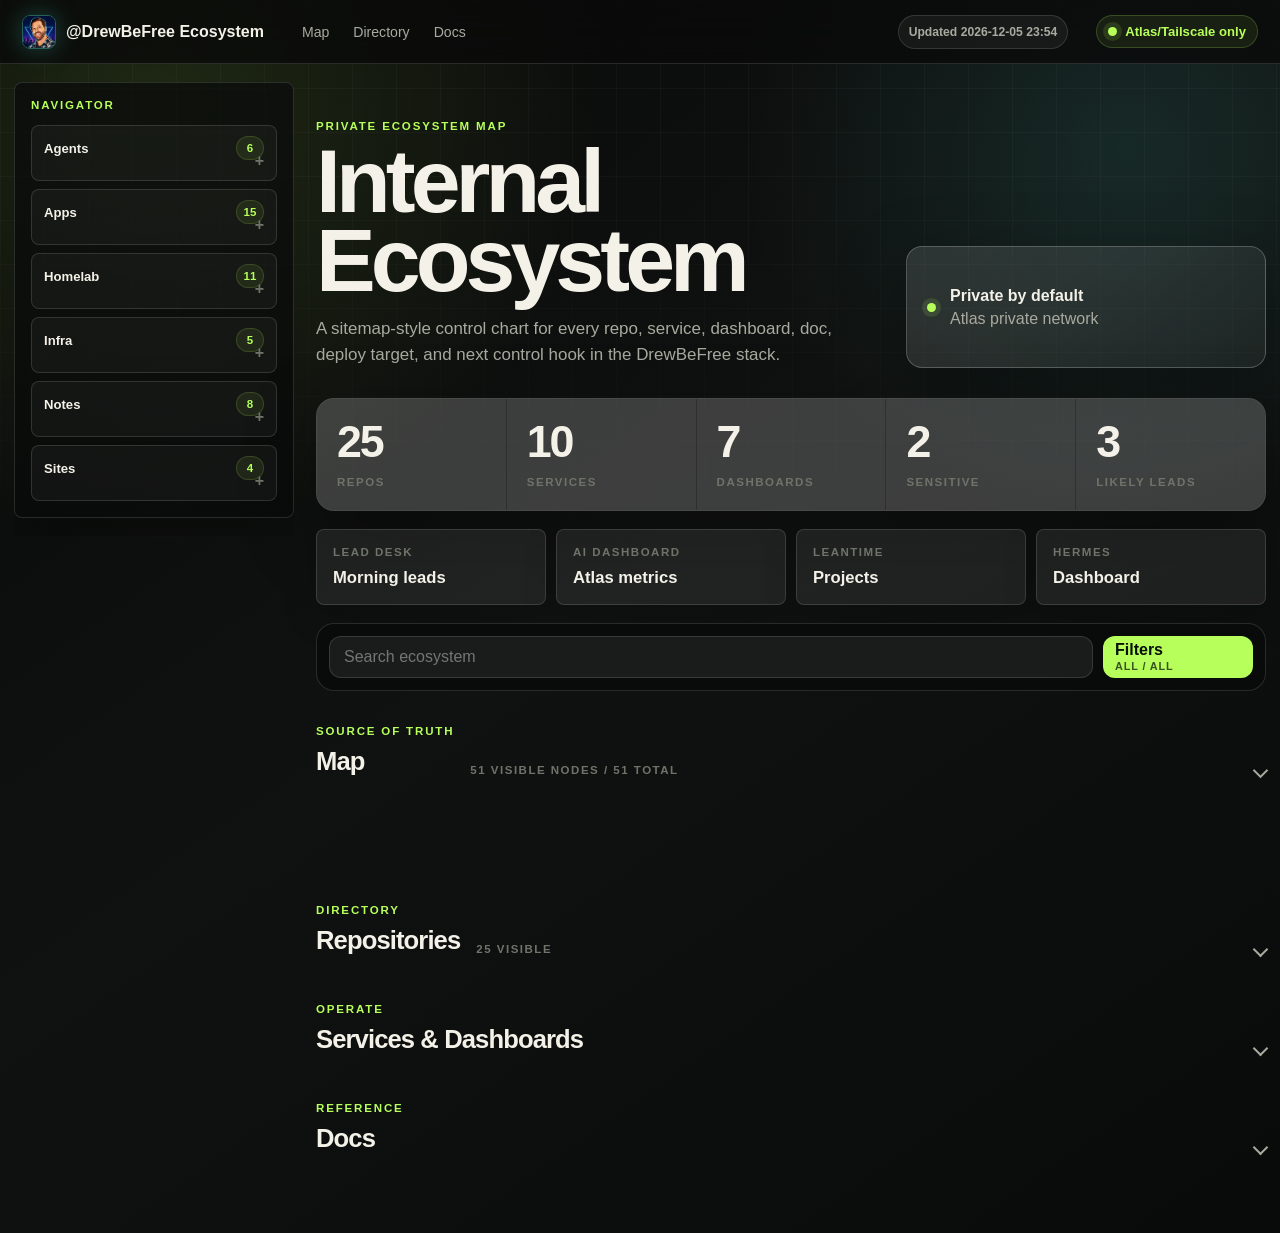
==== internal-portal/index.html @ 985b0bdf "feat: add hermes mobile proxy" ====
<!DOCTYPE html>
<html lang="en">
<head>
  <meta charset="UTF-8">
  <meta name="viewport" content="width=device-width, initial-scale=1.0">
  <title>DrewBeFree Internal Ecosystem</title>
  <meta name="theme-color" content="#141412">
  <link rel="stylesheet" href="style.css">
</head>
<body>
  <header class="topbar">
    <a class="brand" href="#ecosystemMap" aria-label="Internal Ecosystem home">
      <img class="brand-avatar" src="assets/pixelated-drew.png" alt="" width="36" height="36">
      <span>@DrewBeFree Ecosystem</span>
    </a>
    <nav aria-label="Portal sections">
      <a href="#ecosystemMap">Map</a>
      <a href="#directorySection">Directory</a>
      <a href="#docsSection">Docs</a>
    </nav>
    <div id="lastUpdated" class="updated-pill">Updated --</div>
    <div class="network-pill"><span></span> Atlas/Tailscale only</div>
  </header>

  <div class="app-layout">
    <input class="mobile-nav-check" id="mobileNavigator" type="checkbox" aria-hidden="true">
    <label class="mobile-nav-button" for="mobileNavigator" aria-label="Open ecosystem navigator">
      <span></span>
      <span></span>
      <span></span>
    </label>
    <label class="mobile-nav-backdrop" for="mobileNavigator" aria-label="Close ecosystem navigator"></label>
    <aside class="side-nav" aria-label="Ecosystem navigation">
      <div class="side-nav-inner">
        <p class="eyebrow">Navigator</p>
        <div id="sideNavGroups" class="side-nav-groups"></div>
      </div>
    </aside>

    <main class="shell">
    <section class="hero-panel">
      <div>
        <p class="eyebrow">Private ecosystem map</p>
        <h1>Internal Ecosystem</h1>
        <p class="lede">A sitemap-style control chart for every repo, service, dashboard, doc, deploy target, and next control hook in the DrewBeFree stack.</p>
      </div>
      <div class="boundary-card">
        <span class="status-dot"></span>
        <div>
          <strong>Private by default</strong>
          <span id="runtimeMode">Detecting runtime</span>
        </div>
      </div>
    </section>

    <section class="ops-strip" aria-label="Registry summary">
      <div>
        <span id="repoCount">--</span>
        <label>Repos</label>
      </div>
      <div>
        <span id="serviceCount">--</span>
        <label>Services</label>
      </div>
      <div>
        <span id="dashboardCount">--</span>
        <label>Dashboards</label>
      </div>
      <div>
        <span id="sensitiveCount">--</span>
        <label>Sensitive</label>
      </div>
      <a class="ops-link-card" id="leadDeskCard" href="http://100.117.87.57:3027" target="_blank" rel="noreferrer" title="3 likely leads / 9 total in Lead Desk">
        <span id="likelyLeadCount">3</span>
        <label>Likely Leads</label>
      </a>
    </section>

    <section class="priority-links" aria-label="Priority operations links">
      <a href="http://100.117.87.57:3027" target="_blank" rel="noreferrer">
        <span>Lead Desk</span>
        <strong>Morning leads</strong>
      </a>
      <a href="http://atlas:3001/d/atlas-overview/poweredge-dashboard" target="_blank" rel="noreferrer">
        <span>AI Dashboard</span>
        <strong>Atlas metrics</strong>
      </a>
      <a href="http://atlas:8095" target="_blank" rel="noreferrer">
        <span>Leantime</span>
        <strong>Projects</strong>
      </a>
      <a href="http://100.71.165.80:9119" target="_blank" rel="noreferrer">
        <span>Hermes</span>
        <strong>Dashboard</strong>
      </a>
    </section>

    <section class="toolbar" aria-label="Portal filters">
      <div class="search-wrap">
        <input id="searchInput" type="search" placeholder="Search ecosystem" autocomplete="off">
      </div>
      <button id="filterButton" class="filter-trigger" type="button" aria-expanded="false" aria-controls="filterModal">
        <span>Filters</span>
        <small id="filterSummary">All / All</small>
      </button>
    </section>

    <section id="ecosystemMap" class="collapsible-section" data-main-section="map" aria-label="Ecosystem infographic map">
      <button class="section-head section-toggle" type="button" aria-expanded="false" aria-controls="ecosystemMapPanel">
        <div>
          <p class="eyebrow">Source of truth</p>
          <h2>Map</h2>
        </div>
        <span id="mapSummary" class="result-count">Loading registry</span>
      </button>
      <div id="ecosystemMapPanel" class="section-body">
        <div class="section-body-inner system-map-board">
          <div class="sitemap-root">
            <span class="root-kicker">Source of truth</span>
            <strong>DrewBeFree Ecosystem</strong>
            <small>Atlas registry</small>
          </div>
          <div id="systemMap" class="system-map" aria-live="polite"></div>
        </div>
      </div>
    </section>

    <section id="directorySection" class="collapsible-section" data-main-section="directory">
      <button class="section-head section-toggle" type="button" aria-expanded="false" aria-controls="directoryPanel">
        <div>
          <p class="eyebrow">Directory</p>
          <h2>Repositories</h2>
        </div>
        <span id="resultCount" class="result-count">-- visible</span>
      </button>
      <div id="directoryPanel" class="section-body">
        <div id="repoGrid" class="section-body-inner catalog-list" aria-live="polite"></div>
      </div>
    </section>

    <section id="opsSection" class="collapsible-section" data-main-section="operate">
      <button class="section-head section-toggle" type="button" aria-expanded="false" aria-controls="opsPanel">
        <div>
          <p class="eyebrow">Operate</p>
          <h2>Services & Dashboards</h2>
        </div>
      </button>
      <div id="opsPanel" class="section-body">
        <div id="opsGrid" class="section-body-inner ops-list"></div>
      </div>
    </section>

    <section id="docsSection" class="collapsible-section" data-main-section="docs">
      <button class="section-head section-toggle" type="button" aria-expanded="false" aria-controls="docsPanel">
        <div>
          <p class="eyebrow">Reference</p>
          <h2>Docs</h2>
        </div>
      </button>
      <div id="docsPanel" class="section-body">
        <div id="docsList" class="section-body-inner docs-list"></div>
      </div>
    </section>
    </main>
  </div>

  <template id="mapNodeTemplate">
    <button class="map-node" type="button">
      <span class="node-name"></span>
      <span class="node-meta"></span>
      <span class="node-host"></span>
    </button>
  </template>

  <div id="filterModal" class="filter-modal" hidden>
    <button id="filterBackdrop" class="filter-backdrop" type="button" aria-label="Close filters"></button>
    <section class="filter-panel" role="dialog" aria-modal="true" aria-labelledby="filterTitle">
      <div class="filter-panel-head">
        <div>
          <p class="eyebrow">View Controls</p>
          <h2 id="filterTitle">Filters</h2>
        </div>
        <button id="closeFilters" class="drawer-close" type="button" aria-label="Close filters">Close</button>
      </div>
      <div class="filter-group">
        <h3>Visibility</h3>
        <div class="segmented" aria-label="Visibility filter">
          <button class="is-active" data-filter="all" type="button">All</button>
          <button data-filter="public" type="button">Public</button>
          <button data-filter="private" type="button">Private</button>
          <button data-filter="sensitive" type="button">Sensitive</button>
        </div>
      </div>
      <div class="filter-group">
        <h3>Type</h3>
        <div class="segmented compact" aria-label="Category filter">
          <button class="is-active" data-category="all" type="button">All</button>
          <button data-category="app" type="button">Apps</button>
          <button data-category="site" type="button">Sites</button>
          <button data-category="agent" type="button">Agents</button>
          <button data-category="infrastructure" type="button">Infra</button>
        </div>
      </div>
    </section>
  </div>

  <aside id="detailDrawer" class="detail-drawer" aria-hidden="true" aria-label="Resource details">
    <button id="closeDrawer" class="drawer-close" type="button" aria-label="Close details">Close</button>
    <div id="drawerContent"></div>
  </aside>

  <script type="module" src="app.js"></script>
</body>
</html>
---- internal-portal/style.css ----
:root {
  --bg: #090a0a;
  --bg-2: #101211;
  --panel: rgba(255, 255, 255, 0.065);
  --panel-strong: rgba(255, 255, 255, 0.105);
  --line: rgba(255, 255, 255, 0.13);
  --line-strong: rgba(255, 255, 255, 0.22);
  --text: #f4f1e8;
  --muted: #a9aa9f;
  --dim: #6f746b;
  --green: #b7ff5a;
  --cyan: #4dd7c8;
  --orange: #ff8b3d;
  --red: #ff5d57;
  --shadow: 0 24px 70px rgba(0, 0, 0, 0.34);
  --ease-smooth: cubic-bezier(0.22, 1, 0.36, 1);
  --ease-standard: cubic-bezier(0.4, 0, 0.2, 1);
}

* {
  box-sizing: border-box;
}

html {
  scroll-behavior: smooth;
}

body {
  margin: 0;
  min-height: 100vh;
  color: var(--text);
  background:
    radial-gradient(circle at 12% 8%, rgba(183, 255, 90, 0.12), transparent 28rem),
    radial-gradient(circle at 88% 12%, rgba(77, 215, 200, 0.12), transparent 24rem),
    linear-gradient(145deg, #080908 0%, #101211 48%, #090a0a 100%);
  font-family: "Segoe UI Variable", "Segoe UI", sans-serif;
}

body::before {
  content: "";
  position: fixed;
  inset: 0;
  z-index: -1;
  background-image:
    linear-gradient(rgba(255, 255, 255, 0.035) 1px, transparent 1px),
    linear-gradient(90deg, rgba(255, 255, 255, 0.035) 1px, transparent 1px);
  background-size: 44px 44px;
  mask-image: linear-gradient(to bottom, black, transparent 74%);
}

@keyframes fade-in-up {
  from {
    opacity: 0;
    transform: translateY(10px);
  }

  to {
    opacity: 1;
    transform: translateY(0);
  }
}

@keyframes panel-in {
  from {
    opacity: 0;
    transform: translateY(10px) scale(0.98);
  }

  to {
    opacity: 1;
    transform: translateY(0) scale(1);
  }
}

@keyframes fade-backdrop {
  from {
    opacity: 0;
  }

  to {
    opacity: 1;
  }
}

button,
input {
  font: inherit;
}

a {
  color: inherit;
}

.shell {
  width: min(1520px, calc(100% - 40px));
  margin: 0 auto;
}

.app-layout {
  animation: fade-in-up 0.36s ease both;
  width: min(1840px, calc(100% - 28px));
  margin: 0 auto;
  display: grid;
  grid-template-columns: 280px minmax(0, 1fr);
  gap: 22px;
  align-items: start;
}

.app-layout .shell {
  width: 100%;
  min-width: 0;
}

.mobile-nav-check,
.mobile-nav-button,
.mobile-nav-backdrop {
  display: none;
}

.side-nav {
  position: sticky;
  top: 82px;
  max-height: calc(100vh - 98px);
  padding-bottom: 18px;
  overflow: auto;
  scrollbar-color: rgba(183, 255, 90, 0.45) rgba(255, 255, 255, 0.06);
}

.side-nav-inner {
  animation: fade-in-up 0.42s ease both;
  padding: 16px;
  background: rgba(9, 10, 10, 0.72);
  border: 1px solid var(--line);
  border-radius: 8px;
  box-shadow: var(--shadow);
  backdrop-filter: blur(18px);
}

.side-nav-inner .eyebrow {
  margin-bottom: 14px;
}

.side-nav-groups {
  display: grid;
  gap: 8px;
}

.side-nav-group {
  animation: fade-in-up 0.24s ease both;
  border: 1px solid var(--line);
  border-radius: 8px;
  overflow: hidden;
  background: rgba(255, 255, 255, 0.04);
  transition: background 0.28s var(--ease-smooth), border-color 0.28s var(--ease-smooth), box-shadow 0.28s var(--ease-smooth);
}

.side-nav-trigger {
  position: relative;
  width: 100%;
  min-height: 42px;
  padding: 10px 12px;
  display: grid;
  grid-template-columns: minmax(0, 1fr) 28px;
  gap: 8px;
  align-items: center;
  color: var(--text);
  text-align: left;
  background: transparent;
  border: 0;
  cursor: pointer;
  transition: color 0.22s var(--ease-smooth), background 0.22s var(--ease-smooth);
}

.side-nav-trigger span {
  overflow: hidden;
  font-size: 0.82rem;
  font-weight: 850;
  text-overflow: ellipsis;
  white-space: nowrap;
}

.side-nav-trigger strong {
  width: 28px;
  height: 24px;
  display: inline-flex;
  align-items: center;
  justify-content: center;
  color: var(--green);
  background: rgba(183, 255, 90, 0.08);
  border: 1px solid rgba(183, 255, 90, 0.16);
  border-radius: 999px;
  font-size: 0.72rem;
}

.side-nav-trigger::after {
  content: "+";
  position: absolute;
  right: 12px;
  bottom: 0;
  color: var(--dim);
  font-weight: 900;
  transform: rotate(0deg);
  transition: color 0.24s var(--ease-smooth), transform 0.32s var(--ease-smooth);
}

.side-nav-group.is-open .side-nav-trigger::after {
  content: "-";
  color: var(--green);
  transform: rotate(180deg);
}

.side-nav-panel {
  display: grid;
  grid-template-rows: 0fr;
  opacity: 0;
  transform: translateY(-4px);
  transition: grid-template-rows 0.38s var(--ease-smooth), opacity 0.26s var(--ease-standard), transform 0.34s var(--ease-smooth);
}

.side-nav-group.is-open .side-nav-panel {
  grid-template-rows: 1fr;
  opacity: 1;
  transform: translateY(0);
}

.side-nav-list {
  min-height: 0;
  overflow: hidden;
}

.side-nav-list {
  padding: 0 8px 10px;
  display: grid;
  gap: 5px;
}

.side-nav-item {
  animation: fade-in-up 0.2s ease both;
  min-height: 36px;
  padding: 7px 8px 7px 11px;
  display: flex;
  align-items: center;
  color: var(--muted);
  text-align: left;
  text-decoration: none;
  background: rgba(255, 255, 255, 0.045);
  border: 1px solid transparent;
  border-left: 3px solid var(--green);
  border-radius: 6px;
  transition: color 0.2s var(--ease-smooth), background 0.22s var(--ease-smooth), border-color 0.22s var(--ease-smooth), transform 0.22s var(--ease-smooth);
}

.side-nav-item:is(button) {
  cursor: pointer;
}

.side-nav-item[data-visibility="private"] {
  border-left-color: var(--cyan);
}

.side-nav-item[data-visibility="sensitive"] {
  border-left-color: var(--red);
}

.side-nav-item:hover,
.side-nav-item:focus-visible {
  color: var(--text);
  border-color: var(--line-strong);
  transform: translateX(2px);
  outline: none;
}

.side-nav-label {
  min-width: 0;
  display: inline-flex;
  align-items: center;
  gap: 8px;
}

.side-nav-icon {
  position: relative;
  width: 22px;
  height: 22px;
  flex: 0 0 22px;
  display: inline-flex;
  align-items: center;
  justify-content: center;
  color: #eef6ff;
  background:
    linear-gradient(145deg, rgba(38, 132, 255, 0.92) 0%, rgba(76, 102, 134, 0.88) 54%, rgba(171, 181, 193, 0.9) 100%);
  border: 1px solid rgba(206, 224, 244, 0.36);
  border-radius: 6px;
  font-size: 0.58rem;
  font-weight: 900;
  box-shadow: inset 0 1px 0 rgba(255, 255, 255, 0.28), 0 3px 9px rgba(19, 64, 118, 0.18);
  overflow: hidden;
}

.side-nav-icon img {
  position: absolute;
  inset: 3px;
  width: calc(100% - 6px);
  height: calc(100% - 6px);
  object-fit: contain;
  background: transparent;
  border-radius: 4px;
}

.side-nav-name {
  font-size: 0.78rem;
  font-weight: 800;
  overflow: hidden;
  text-overflow: ellipsis;
  white-space: nowrap;
}

.topbar {
  position: sticky;
  top: 0;
  z-index: 20;
  height: 64px;
  padding: 0 22px;
  display: flex;
  align-items: center;
  gap: 28px;
  background: rgba(9, 10, 10, 0.78);
  border-bottom: 1px solid var(--line);
  backdrop-filter: blur(18px);
}

.brand,
.topbar nav,
.updated-pill,
.network-pill {
  display: inline-flex;
  align-items: center;
}

.brand {
  gap: 10px;
  font-weight: 800;
  text-decoration: none;
}

.brand-avatar {
  width: 34px;
  height: 34px;
  border: 1px solid rgba(77, 215, 200, 0.42);
  border-radius: 8px;
  object-fit: cover;
  box-shadow: 0 0 24px rgba(77, 215, 200, 0.28);
}

.topbar nav {
  gap: 4px;
}

.topbar nav a {
  padding: 8px 10px;
  color: var(--muted);
  font-size: 0.88rem;
  text-decoration: none;
}

.topbar nav a:hover {
  color: var(--text);
}

.updated-pill {
  margin-left: auto;
  min-height: 34px;
  padding: 8px 10px;
  color: var(--muted);
  background: rgba(255, 255, 255, 0.055);
  border: 1px solid var(--line);
  border-radius: 999px;
  font-size: 0.76rem;
  font-weight: 850;
}

.network-pill {
  margin-left: 0;
  gap: 8px;
  padding: 8px 11px;
  color: var(--green);
  background: rgba(183, 255, 90, 0.08);
  border: 1px solid rgba(183, 255, 90, 0.2);
  border-radius: 999px;
  font-size: 0.82rem;
  font-weight: 700;
}

.network-pill span,
.status-dot {
  width: 9px;
  height: 9px;
  border-radius: 999px;
  background: var(--green);
  box-shadow: 0 0 0 5px rgba(183, 255, 90, 0.12);
}

.hero-panel {
  animation: fade-in-up 0.38s ease both;
  min-height: 300px;
  padding: 56px 0 30px;
  display: grid;
  grid-template-columns: minmax(0, 1fr) 360px;
  gap: 24px;
  align-items: end;
}

.eyebrow {
  margin: 0 0 10px;
  color: var(--green);
  font-size: 0.72rem;
  font-weight: 900;
  letter-spacing: 0.16em;
  text-transform: uppercase;
}

h1,
h2,
h3,
p {
  margin-top: 0;
}

h1 {
  max-width: 860px;
  margin-bottom: 16px;
  font-size: clamp(3.2rem, 7vw, 7rem);
  line-height: 0.88;
  letter-spacing: -0.055em;
}

h2 {
  margin-bottom: 0;
  font-size: clamp(1.35rem, 2vw, 2rem);
  letter-spacing: -0.035em;
}

h3 {
  margin-bottom: 10px;
  font-size: 1.02rem;
  letter-spacing: -0.015em;
}

.lede {
  max-width: 780px;
  margin-bottom: 0;
  color: var(--muted);
  font-size: 1.06rem;
  line-height: 1.55;
}

.boundary-card {
  min-height: 122px;
  padding: 20px;
  display: flex;
  align-items: center;
  gap: 14px;
  background: linear-gradient(135deg, rgba(255, 255, 255, 0.12), rgba(255, 255, 255, 0.05));
  border: 1px solid var(--line-strong);
  border-radius: 16px;
  box-shadow: var(--shadow);
}

.boundary-card strong,
.boundary-card span:last-child {
  display: block;
}

.boundary-card span:last-child {
  margin-top: 5px;
  color: var(--muted);
}

.ops-strip {
  animation: fade-in-up 0.42s ease both;
  margin-bottom: 18px;
  display: grid;
  grid-template-columns: repeat(5, minmax(120px, 1fr));
  gap: 1px;
  overflow: hidden;
  background: var(--line);
  border: 1px solid var(--line);
  border-radius: 18px;
  box-shadow: var(--shadow);
}

.ops-strip div,
.ops-link-card {
  min-height: 110px;
  padding: 20px;
  background: rgba(255, 255, 255, 0.07);
}

.ops-link-card {
  color: var(--text);
  text-decoration: none;
  transition: background 160ms ease, color 160ms ease;
}

.ops-link-card:hover {
  background: rgba(183, 255, 90, 0.13);
  color: var(--green);
}

.ops-strip span {
  display: block;
  margin-bottom: 8px;
  font-size: 2.8rem;
  line-height: 1;
  font-weight: 850;
  letter-spacing: -0.05em;
}

.ops-strip label,
.result-count {
  color: var(--dim);
  font-size: 0.72rem;
  font-weight: 900;
  letter-spacing: 0.13em;
  text-transform: uppercase;
}

.priority-links {
  animation: fade-in-up 0.44s ease both;
  margin: 0 0 18px;
  display: grid;
  grid-template-columns: repeat(4, minmax(0, 1fr));
  gap: 10px;
}

.priority-links a,
.priority-links button {
  min-height: 76px;
  padding: 16px;
  display: grid;
  align-content: space-between;
  color: var(--text);
  text-decoration: none;
  text-align: left;
  background: rgba(255, 255, 255, 0.075);
  border: 1px solid var(--line);
  border-radius: 8px;
  box-shadow: 0 12px 34px rgba(0, 0, 0, 0.18);
  transition: transform 0.22s var(--ease-smooth), border-color 0.22s var(--ease-smooth), background 0.22s var(--ease-smooth);
}

.priority-links a:hover,
.priority-links button:hover {
  transform: translateY(-2px);
  color: var(--green);
  background: rgba(183, 255, 90, 0.1);
  border-color: rgba(183, 255, 90, 0.38);
}

.priority-links span {
  color: var(--dim);
  font-size: 0.72rem;
  font-weight: 900;
  letter-spacing: 0.13em;
  text-transform: uppercase;
}

.priority-links strong {
  font-size: 1.04rem;
}

.toolbar {
  animation: fade-in-up 0.46s ease both;
  position: sticky;
  top: 76px;
  z-index: 15;
  margin-bottom: 18px;
  padding: 12px;
  display: grid;
  grid-template-columns: minmax(280px, 1fr) auto;
  gap: 10px;
  align-items: center;
  background: rgba(9, 10, 10, 0.82);
  border: 1px solid var(--line);
  border-radius: 18px;
  backdrop-filter: blur(18px);
}

.search-wrap input {
  width: 100%;
  height: 42px;
  padding: 0 14px;
  color: var(--text);
  background: rgba(255, 255, 255, 0.07);
  border: 1px solid var(--line);
  border-radius: 12px;
  outline: none;
}

.search-wrap input:focus {
  border-color: rgba(183, 255, 90, 0.65);
  box-shadow: 0 0 0 4px rgba(183, 255, 90, 0.1);
}

.filter-trigger {
  min-width: 150px;
  height: 42px;
  padding: 6px 12px;
  display: grid;
  gap: 1px;
  align-content: center;
  color: #071006;
  text-align: left;
  background: var(--green);
  border: 0;
  border-radius: 12px;
  cursor: pointer;
}

.filter-trigger span {
  font-weight: 900;
}

.filter-trigger small {
  color: rgba(7, 16, 6, 0.72);
  font-size: 0.68rem;
  font-weight: 850;
  letter-spacing: 0.08em;
  text-transform: uppercase;
}

.segmented {
  display: inline-flex;
  gap: 4px;
  padding: 4px;
  background: rgba(255, 255, 255, 0.055);
  border: 1px solid var(--line);
  border-radius: 13px;
}

.segmented button {
  min-width: 78px;
  height: 34px;
  padding: 0 12px;
  color: var(--muted);
  background: transparent;
  border: 0;
  border-radius: 9px;
  cursor: pointer;
}

.segmented button.is-active {
  color: #071006;
  background: var(--green);
  font-weight: 800;
}

.filter-modal {
  position: fixed;
  inset: 0;
  z-index: 80;
  display: grid;
  place-items: center;
  padding: 18px;
}

.filter-modal[hidden] {
  display: none;
}

.filter-backdrop {
  position: absolute;
  inset: 0;
  background: rgba(0, 0, 0, 0.58);
  border: 0;
  cursor: pointer;
  backdrop-filter: blur(6px);
  animation: fade-backdrop 0.24s var(--ease-standard) both;
}

.filter-panel {
  position: relative;
  z-index: 1;
  width: min(560px, 100%);
  padding: 18px;
  display: grid;
  gap: 16px;
  animation: panel-in 0.3s var(--ease-smooth) both;
  background: rgba(16, 18, 17, 0.98);
  border: 1px solid var(--line-strong);
  border-radius: 12px;
  box-shadow: var(--shadow);
}

.filter-panel-head {
  display: flex;
  align-items: flex-start;
  justify-content: space-between;
  gap: 16px;
}

.filter-panel-head .eyebrow {
  margin-bottom: 5px;
}

.filter-group {
  display: grid;
  gap: 8px;
}

.filter-group h3 {
  margin-bottom: 0;
  color: var(--dim);
  font-size: 0.72rem;
  font-weight: 900;
  letter-spacing: 0.12em;
  text-transform: uppercase;
}

.filter-panel .segmented,
.filter-panel .segmented.compact {
  display: grid;
  grid-template-columns: repeat(4, minmax(0, 1fr));
}

.filter-panel .segmented.compact {
  grid-template-columns: repeat(5, minmax(0, 1fr));
}

.filter-panel .segmented button {
  min-width: 0;
}

.system-map-board {
  animation: fade-in-up 0.5s ease both;
  position: relative;
  margin: 0 0 38px;
  padding: 20px;
  background:
    linear-gradient(180deg, rgba(255, 255, 255, 0.085), rgba(255, 255, 255, 0.04)),
    rgba(10, 12, 11, 0.84);
  border: 1px solid var(--line);
  border-radius: 8px;
  box-shadow: var(--shadow);
}

.sitemap-root {
  position: relative;
  width: min(420px, 100%);
  min-height: 96px;
  margin: 0 auto 34px;
  padding: 18px 20px;
  display: grid;
  gap: 5px;
  text-align: center;
  background: #101411;
  border: 1px solid rgba(183, 255, 90, 0.32);
  border-radius: 8px;
  box-shadow: 0 0 0 1px rgba(183, 255, 90, 0.05) inset;
}

.sitemap-root::after {
  content: "";
  position: absolute;
  left: 50%;
  bottom: -35px;
  width: 1px;
  height: 34px;
  background: var(--line-strong);
}

.root-kicker,
.sitemap-root small {
  color: var(--dim);
  font-size: 0.68rem;
  font-weight: 900;
  letter-spacing: 0.12em;
  text-transform: uppercase;
}

.sitemap-root strong {
  font-size: 1.28rem;
}

.system-map {
  position: relative;
  display: grid;
  grid-template-columns: repeat(12, minmax(0, 1fr));
  grid-auto-rows: minmax(180px, auto);
  gap: 12px;
  align-items: stretch;
}

.system-map::before,
.system-map::after {
  content: "";
  position: absolute;
  pointer-events: none;
}

.system-map::before {
  inset: 18% 12% 22%;
  border: 1px solid rgba(183, 255, 90, 0.08);
  border-radius: 8px;
}

.system-map::after {
  top: 50%;
  left: 8%;
  right: 8%;
  height: 1px;
  background: linear-gradient(90deg, transparent, rgba(77, 215, 200, 0.42), rgba(183, 255, 90, 0.46), rgba(255, 93, 87, 0.28), transparent);
}

.map-zone {
  position: relative;
  min-width: 0;
  min-height: 210px;
  padding: 13px;
  display: grid;
  grid-template-rows: auto 1fr;
  gap: 10px;
  animation: fade-in-up 0.28s ease both;
  background:
    linear-gradient(145deg, rgba(255, 255, 255, 0.082), rgba(255, 255, 255, 0.035)),
    rgba(7, 8, 8, 0.78);
  border: 1px solid var(--line);
  border-radius: 8px;
  overflow: hidden;
  box-shadow: inset 0 1px 0 rgba(255, 255, 255, 0.04);
}

.map-zone::before {
  content: "";
  position: absolute;
  inset: 0;
  pointer-events: none;
  background: radial-gradient(circle at 24% 16%, rgba(255, 255, 255, 0.08), transparent 42%);
  opacity: 0.8;
}

.map-zone[data-zone="source"] {
  grid-column: span 3;
}

.map-zone[data-zone="atlas"] {
  grid-column: span 3;
  border-color: rgba(183, 255, 90, 0.34);
}

.map-zone[data-zone="alienware"] {
  grid-column: span 3;
  border-color: rgba(77, 215, 200, 0.34);
}

.map-zone[data-zone="public"] {
  grid-column: span 3;
}

.map-zone[data-zone="docs"] {
  grid-column: span 6;
}

.map-zone[data-zone="sensitive"] {
  grid-column: span 6;
  border-color: rgba(255, 93, 87, 0.34);
}

.zone-head {
  position: relative;
  width: 100%;
  min-height: 62px;
  padding: 0;
  display: grid;
  grid-template-columns: minmax(0, 1fr) 34px;
  gap: 12px;
  align-items: center;
  color: var(--text);
  text-align: left;
  background: transparent;
  border: 0;
  cursor: pointer;
  z-index: 1;
}

.zone-head:disabled {
  cursor: default;
}

.zone-head h3 {
  margin-bottom: 4px;
  font-size: 0.9rem;
  letter-spacing: 0;
}

.zone-head p {
  margin-bottom: 0;
  color: var(--muted);
  font-size: 0.72rem;
  line-height: 1.35;
}

.zone-head span {
  width: 34px;
  height: 34px;
  display: inline-flex;
  align-items: center;
  justify-content: center;
  color: var(--green);
  background: rgba(183, 255, 90, 0.08);
  border: 1px solid rgba(183, 255, 90, 0.2);
  border-radius: 999px;
  font-weight: 900;
}

.map-rail {
  position: absolute;
  left: 18px;
  right: 18px;
  top: 88px;
  height: 2px;
  background: linear-gradient(90deg, rgba(77, 215, 200, 0.4), rgba(183, 255, 90, 0.26), transparent);
  opacity: 0.8;
}

.zone-body {
  position: relative;
  z-index: 1;
  display: grid;
  gap: 9px;
  align-content: start;
}

.zone-node-list {
  display: grid;
  grid-template-columns: repeat(auto-fit, minmax(128px, 1fr));
  gap: 6px;
}

.map-node {
  animation: fade-in-up 0.2s ease both;
  position: relative;
  min-height: 48px;
  padding: 8px 9px;
  display: grid;
  gap: 2px;
  color: var(--text);
  text-align: left;
  background:
    linear-gradient(135deg, rgba(255, 255, 255, 0.08), rgba(255, 255, 255, 0.025)),
    rgba(5, 6, 5, 0.74);
  border: 1px solid var(--line);
  border-radius: 8px;
  cursor: pointer;
  overflow: hidden;
  transition: transform 0.28s var(--ease-smooth), border-color 0.24s var(--ease-smooth), background 0.24s var(--ease-smooth), box-shadow 0.28s var(--ease-smooth);
}

.map-node::before {
  content: "";
  position: absolute;
  inset: 0 auto 0 0;
  width: 3px;
  background: var(--green);
  opacity: 0.8;
}

.map-node:hover,
.map-node:focus-visible {
  transform: translateY(-1px);
  border-color: rgba(183, 255, 90, 0.45);
  background: rgba(255, 255, 255, 0.082);
  outline: none;
}

.map-node[data-visibility="private"] {
  border-color: rgba(77, 215, 200, 0.2);
}

.map-node[data-visibility="private"]::before {
  background: var(--cyan);
}

.map-node[data-visibility="sensitive"] {
  border-color: rgba(255, 93, 87, 0.32);
}

.map-node[data-visibility="sensitive"]::before {
  background: var(--red);
}

.zone-primary {
  min-height: 66px;
  padding: 11px 12px;
  background:
    linear-gradient(135deg, rgba(183, 255, 90, 0.16), rgba(77, 215, 200, 0.08)),
    rgba(5, 6, 5, 0.82);
  border-color: var(--line-strong);
}

.node-name,
.node-meta,
.node-host {
  overflow-wrap: anywhere;
}

.node-name {
  padding-left: 3px;
  font-weight: 850;
  font-size: 0.8rem;
}

.node-meta,
.node-host {
  padding-left: 3px;
  color: var(--dim);
  font-size: 0.58rem;
  font-weight: 900;
  letter-spacing: 0.08em;
  text-transform: uppercase;
}

.node-host {
  color: var(--muted);
}

.empty-zone {
  min-height: 42px;
  margin: 0;
  padding: 10px;
  color: var(--dim);
  background: rgba(255, 255, 255, 0.035);
  border: 1px dashed var(--line);
  border-radius: 8px;
  font-size: 0.76rem;
}

.collapsible-section {
  margin-top: 26px;
}

.section-head {
  margin: 34px 0 14px;
  display: flex;
  align-items: end;
  justify-content: space-between;
  gap: 16px;
}

.section-toggle {
  width: 100%;
  padding: 0;
  color: inherit;
  background: transparent;
  border: 0;
  text-align: left;
  cursor: pointer;
}

.section-toggle::after {
  content: "";
  width: 9px;
  height: 9px;
  margin-left: auto;
  flex: 0 0 auto;
  border-right: 2px solid var(--muted);
  border-bottom: 2px solid var(--muted);
  transform: rotate(45deg);
  transition: transform 0.26s var(--ease-smooth), border-color 0.22s var(--ease-smooth);
}

.section-toggle:hover::after,
.section-toggle:focus-visible::after,
.collapsible-section.is-open .section-toggle::after {
  border-color: var(--green);
}

.collapsible-section.is-open .section-toggle::after {
  transform: rotate(225deg);
}

.section-toggle:focus-visible {
  outline: 2px solid rgba(183, 255, 90, 0.45);
  outline-offset: 7px;
  border-radius: 8px;
}

.section-body {
  display: grid;
  grid-template-rows: 0fr;
  opacity: 0;
  transform: translateY(-6px);
  transition: grid-template-rows 0.34s var(--ease-smooth), opacity 0.24s var(--ease-standard), transform 0.3s var(--ease-smooth);
}

.collapsible-section.is-open .section-body {
  grid-template-rows: 1fr;
  opacity: 1;
  transform: translateY(0);
}

.section-body-inner {
  min-height: 0;
  overflow: hidden;
}

.catalog-list,
.ops-list {
  display: grid;
  gap: 6px;
}

.badge {
  padding: 3px 6px;
  color: var(--muted);
  background: rgba(255, 255, 255, 0.06);
  border: 1px solid var(--line);
  border-radius: 999px;
  font-size: 0.58rem;
  font-weight: 900;
  letter-spacing: 0.08em;
  text-transform: uppercase;
}

.badge.visibility {
  color: var(--cyan);
}

[data-visibility="sensitive"] .badge.visibility {
  color: var(--red);
}

.action-link,
.control-button {
  min-height: 26px;
  padding: 5px 8px;
  display: inline-flex;
  align-items: center;
  justify-content: center;
  color: #071006;
  background: var(--green);
  border: 0;
  border-radius: 7px;
  font-size: 0.62rem;
  font-weight: 900;
  text-decoration: none;
  text-transform: uppercase;
  cursor: pointer;
}

.action-link.secondary {
  color: var(--text);
  background: rgba(255, 255, 255, 0.09);
  border: 1px solid var(--line);
}

.control-button {
  color: var(--muted);
  background: rgba(255, 255, 255, 0.055);
  border: 1px solid var(--line);
}

.control-button:hover,
.action-link.secondary:hover {
  color: var(--text);
  border-color: var(--line-strong);
}

.catalog-row {
  min-height: 54px;
  padding: 7px 9px;
  display: grid;
  grid-template-columns: minmax(260px, 1.55fr) minmax(150px, 0.65fr) minmax(150px, 0.8fr) minmax(220px, auto);
  gap: 9px;
  align-items: center;
  animation: fade-in-up 0.22s ease both;
  background: rgba(255, 255, 255, 0.055);
  border: 1px solid var(--line);
  border-radius: 8px;
  transition: background 0.24s var(--ease-smooth), border-color 0.24s var(--ease-smooth), transform 0.24s var(--ease-smooth), box-shadow 0.24s var(--ease-smooth);
}

.catalog-row:hover {
  background: var(--panel-strong);
  border-color: var(--line-strong);
  transform: translateY(-1px);
}

.catalog-row[data-visibility="sensitive"] {
  border-left: 3px solid var(--red);
}

.catalog-row[data-visibility="private"] {
  border-left: 3px solid var(--cyan);
}

.catalog-row[data-visibility="public"] {
  border-left: 3px solid var(--green);
}

.catalog-row-main {
  min-width: 0;
  display: grid;
  grid-template-columns: 16px minmax(0, 1fr);
  gap: 8px;
  align-items: center;
  cursor: pointer;
}

.catalog-row-main:focus-visible {
  outline: 2px solid rgba(183, 255, 90, 0.45);
  outline-offset: 4px;
}

.compact-dot {
  width: 8px;
  height: 8px;
  box-shadow: 0 0 0 4px rgba(183, 255, 90, 0.1);
}

.catalog-row-main h3 {
  margin-bottom: 1px;
  font-size: 0.84rem;
  letter-spacing: 0;
}

.catalog-row-main p {
  margin-bottom: 0;
  color: var(--muted);
  font-size: 0.72rem;
  line-height: 1.25;
  overflow: hidden;
  text-overflow: ellipsis;
  white-space: nowrap;
}

.catalog-row-badges,
.catalog-row-actions {
  display: flex;
  flex-wrap: wrap;
  gap: 5px;
  align-items: center;
}

.catalog-row-target {
  color: var(--dim);
  font-size: 0.7rem;
  font-weight: 850;
  overflow-wrap: anywhere;
}

.catalog-row-actions {
  justify-content: flex-end;
}

.docs-list {
  margin-bottom: 64px;
  overflow: hidden;
  background: var(--panel);
  border: 1px solid var(--line);
  border-radius: 18px;
}

.doc-row {
  animation: fade-in-up 0.2s ease both;
  min-height: 44px;
  padding: 8px 12px;
  display: grid;
  grid-template-columns: 260px 1fr;
  gap: 12px;
  align-items: center;
  border-bottom: 1px solid var(--line);
  color: var(--text);
  text-decoration: none;
  transition: background 0.22s var(--ease-smooth), color 0.22s var(--ease-smooth), transform 0.22s var(--ease-smooth);
}

.doc-row:last-child {
  border-bottom: 0;
}

.doc-row:hover {
  background: rgba(255, 255, 255, 0.055);
  transform: translateX(2px);
}

.doc-row span {
  font-weight: 900;
}

.doc-row small {
  color: var(--muted);
  font-size: 0.72rem;
  overflow-wrap: anywhere;
}

.detail-drawer {
  position: fixed;
  top: 76px;
  right: 18px;
  z-index: 50;
  width: min(520px, calc(100vw - 36px));
  max-height: calc(100vh - 96px);
  padding: 18px;
  overflow: auto;
  background: rgba(16, 18, 17, 0.96);
  border: 1px solid var(--line-strong);
  border-radius: 20px;
  box-shadow: var(--shadow);
  opacity: 0;
  transform: translateX(calc(100% + 32px)) scale(0.985);
  transition: transform 0.34s var(--ease-smooth), opacity 0.22s var(--ease-standard);
  backdrop-filter: blur(22px);
}

.detail-drawer.is-open {
  opacity: 1;
  transform: translateX(0);
}

.drawer-close {
  float: right;
  min-height: 34px;
  padding: 7px 10px;
  color: var(--text);
  background: rgba(255, 255, 255, 0.08);
  border: 1px solid var(--line);
  border-radius: 10px;
  cursor: pointer;
}

.drawer-summary {
  clear: both;
  color: var(--muted);
  line-height: 1.5;
}

.detail-drawer pre {
  white-space: pre-wrap;
  padding: 14px;
  color: var(--green);
  background: #050605;
  border: 1px solid rgba(183, 255, 90, 0.18);
  border-radius: 14px;
  overflow-wrap: anywhere;
}

.drawer-grid {
  display: grid;
  gap: 12px;
}

.drawer-grid section {
  padding: 12px;
  background: rgba(255, 255, 255, 0.05);
  border: 1px solid var(--line);
  border-radius: 14px;
  transition: background 0.24s var(--ease-smooth), border-color 0.24s var(--ease-smooth);
}

.drawer-grid h3 {
  margin-bottom: 8px;
  color: var(--dim);
  font-size: 0.7rem;
  letter-spacing: 0.12em;
  text-transform: uppercase;
}

.drawer-grid a,
.drawer-grid span {
  display: block;
  margin-top: 5px;
  color: var(--muted);
  overflow-wrap: anywhere;
}

.drawer-grid a:hover {
  color: var(--text);
}

.sync-task-list {
  margin: 8px 0 0;
  padding: 0;
  display: grid;
  gap: 6px;
  list-style: none;
}

.sync-task-list li {
  padding-top: 6px;
  border-top: 1px solid rgba(255, 255, 255, 0.08);
}

.sync-task-list small {
  display: block;
  margin-top: 2px;
  color: var(--dim);
  font-size: 0.68rem;
  overflow-wrap: anywhere;
}

.error-card {
  border-color: var(--red);
}

@media (max-width: 1280px) {
  .toolbar {
    grid-template-columns: minmax(280px, 1fr) auto;
  }

  .system-map {
    grid-template-columns: repeat(2, minmax(0, 1fr));
  }

  .map-zone,
  .map-zone[data-zone] {
    grid-column: span 1;
  }

  .catalog-row {
    grid-template-columns: minmax(0, 1fr) auto;
    gap: 5px 10px;
  }

  .catalog-row-actions {
    grid-column: 2;
    grid-row: 1 / span 2;
    align-self: center;
    justify-content: flex-start;
  }

  .catalog-row-badges {
    grid-column: 1;
    grid-row: 2;
  }

  .catalog-row-target {
    display: none;
  }
}

@media (max-width: 1040px) {
  .app-layout {
    grid-template-columns: 1fr;
  }

  .side-nav {
    position: fixed;
    inset: 0 auto 0 0;
    z-index: 40;
    width: min(88vw, 340px);
    max-height: none;
    height: 100dvh;
    padding: 76px 14px 18px;
    overflow: auto;
    transform: translateX(-105%);
    transition: transform 0.25s var(--ease-smooth);
  }

  .side-nav-groups {
    grid-template-columns: 1fr;
  }

  .mobile-nav-button {
    position: fixed;
    left: 14px;
    top: 76px;
    z-index: 50;
    width: 46px;
    height: 46px;
    display: grid;
    place-content: center;
    gap: 5px;
    background: rgba(9, 10, 10, 0.86);
    border: 1px solid rgba(183, 255, 90, 0.32);
    border-radius: 8px;
    box-shadow: var(--shadow);
    backdrop-filter: blur(18px);
  }

  .mobile-nav-button span {
    width: 20px;
    height: 2px;
    background: var(--green);
    border-radius: 999px;
  }

  .mobile-nav-backdrop {
    position: fixed;
    inset: 0;
    z-index: 35;
    display: block;
    pointer-events: none;
    background: rgba(0, 0, 0, 0);
    transition: background 0.22s var(--ease-standard);
  }

  .mobile-nav-check:checked ~ .side-nav {
    transform: translateX(0);
  }

  .mobile-nav-check:checked ~ .mobile-nav-backdrop {
    pointer-events: auto;
    background: rgba(0, 0, 0, 0.62);
  }

  .hero-panel {
    grid-template-columns: 1fr;
  }

  .toolbar {
    grid-template-columns: 1fr;
  }

  .priority-links {
    grid-template-columns: repeat(2, minmax(0, 1fr));
  }
}

@media (max-width: 680px) {
  .shell {
    width: min(100% - 24px, 1520px);
  }

  .app-layout {
    width: min(100% - 24px, 1520px);
  }

  .app-layout .shell {
    width: 100%;
  }

  .side-nav-groups {
    grid-template-columns: 1fr;
  }

  .topbar nav {
    display: none;
  }

  .filter-trigger {
    width: 100%;
  }

  .catalog-row {
    grid-template-columns: 1fr;
  }

  .catalog-row-actions,
  .catalog-row-badges {
    grid-column: auto;
    grid-row: auto;
  }

  .filter-panel .segmented,
  .filter-panel .segmented.compact {
    grid-template-columns: repeat(2, minmax(0, 1fr));
  }

  .network-pill {
    font-size: 0;
  }

  .updated-pill {
    display: none;
  }

  .network-pill span {
    margin-right: 0;
  }

  .hero-panel {
    min-height: 230px;
    padding-top: 34px;
  }

  .ops-strip {
    grid-template-columns: repeat(2, 1fr);
  }

  .priority-links {
    grid-template-columns: 1fr;
  }

  .section-head {
    align-items: stretch;
    flex-direction: column;
  }

  .system-map-board {
    padding: 14px;
  }

  .sitemap-root {
    margin-bottom: 18px;
  }

  .sitemap-root::after,
  .system-map::before,
  .system-map::after {
    display: none;
  }

  .system-map {
    grid-template-columns: 1fr;
  }

  .catalog-list,
  .ops-list {
    grid-template-columns: 1fr;
  }

  .doc-row {
    grid-template-columns: 1fr;
    gap: 4px;
  }
}

@media (prefers-reduced-motion: reduce) {
  *,
  *::before,
  *::after {
    animation-duration: 0.001ms !important;
    animation-iteration-count: 1 !important;
    scroll-behavior: auto !important;
    transition-duration: 0.001ms !important;
  }
}
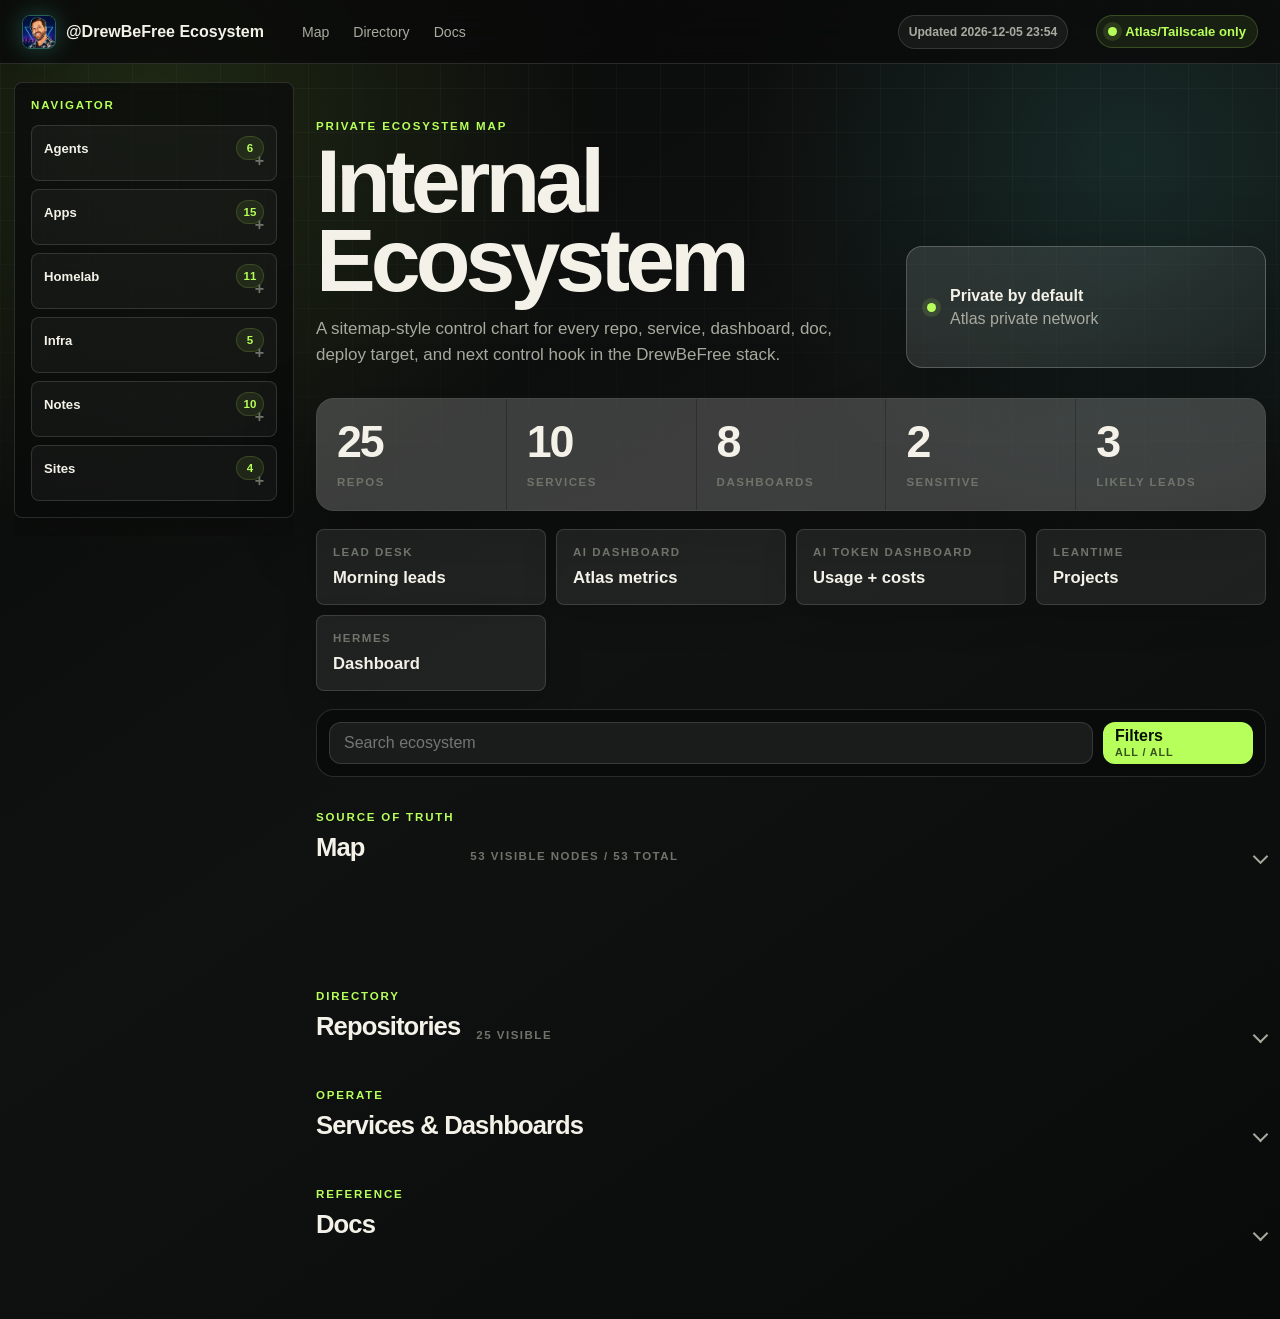
==== commit 14ba2895: "feat: add AI token dashboard to ecosystem portal" ====
--- a/internal-portal/index.html
+++ b/internal-portal/index.html
@@ -85,6 +85,10 @@
         <span>AI Dashboard</span>
         <strong>Atlas metrics</strong>
       </a>
+      <a href="http://atlas:7474" target="_blank" rel="noreferrer">
+        <span>AI Token Dashboard</span>
+        <strong>Usage + costs</strong>
+      </a>
       <a href="http://atlas:8095" target="_blank" rel="noreferrer">
         <span>Leantime</span>
         <strong>Projects</strong>
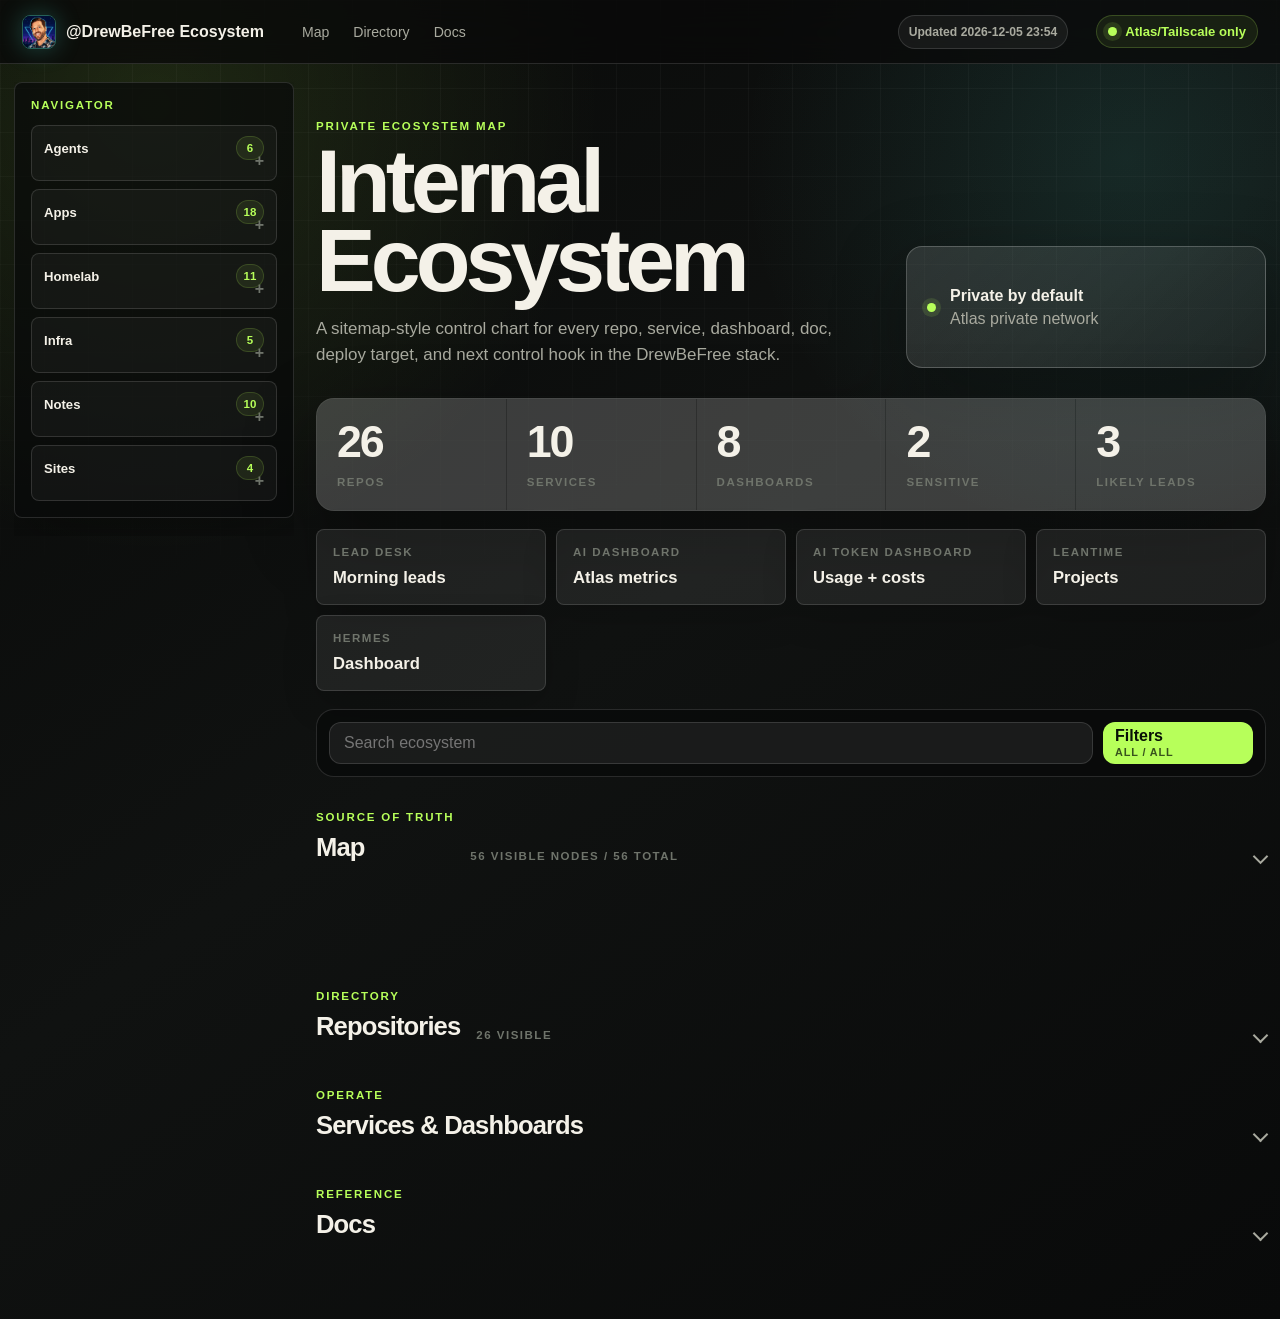
==== commit f51b81bc: "feat: prefer protected portal links" ====
--- a/internal-portal/index.html
+++ b/internal-portal/index.html
@@ -19,7 +19,7 @@
       <a href="#docsSection">Docs</a>
     </nav>
     <div id="lastUpdated" class="updated-pill">Updated --</div>
-    <div class="network-pill"><span></span> Atlas/Tailscale only</div>
+    <div id="networkStatusLabel" class="network-pill"><span></span> Atlas/Tailscale only</div>
   </header>
 
   <div class="app-layout">
@@ -70,30 +70,30 @@
         <span id="sensitiveCount">--</span>
         <label>Sensitive</label>
       </div>
-      <a class="ops-link-card" id="leadDeskCard" href="http://100.117.87.57:3027" target="_blank" rel="noreferrer" title="3 likely leads / 9 total in Lead Desk">
+      <a class="ops-link-card" id="leadDeskCard" href="http://atlas:3027/" data-protected-route="lead-desk" target="_blank" rel="noreferrer" title="3 likely leads / 9 total in Lead Desk">
         <span id="likelyLeadCount">3</span>
         <label>Likely Leads</label>
       </a>
     </section>
 
     <section class="priority-links" aria-label="Priority operations links">
-      <a href="http://100.117.87.57:3027" target="_blank" rel="noreferrer">
+      <a href="http://atlas:3027/" data-protected-route="lead-desk" target="_blank" rel="noreferrer">
         <span>Lead Desk</span>
         <strong>Morning leads</strong>
       </a>
-      <a href="http://atlas:3001/d/atlas-overview/poweredge-dashboard" target="_blank" rel="noreferrer">
+      <a href="http://atlas:3001/d/atlas-overview/poweredge-dashboard" data-protected-route="grafana" target="_blank" rel="noreferrer">
         <span>AI Dashboard</span>
         <strong>Atlas metrics</strong>
       </a>
-      <a href="http://atlas:7474" target="_blank" rel="noreferrer">
+      <a href="http://atlas:7474" data-protected-route="ai-token-dashboard" target="_blank" rel="noreferrer">
         <span>AI Token Dashboard</span>
         <strong>Usage + costs</strong>
       </a>
-      <a href="http://atlas:8095" target="_blank" rel="noreferrer">
+      <a href="http://atlas:8095" data-protected-route="leantime" target="_blank" rel="noreferrer">
         <span>Leantime</span>
         <strong>Projects</strong>
       </a>
-      <a href="http://100.71.165.80:9119" target="_blank" rel="noreferrer">
+      <a href="http://100.71.165.80:9119" data-protected-route="hermes" target="_blank" rel="noreferrer">
         <span>Hermes</span>
         <strong>Dashboard</strong>
       </a>
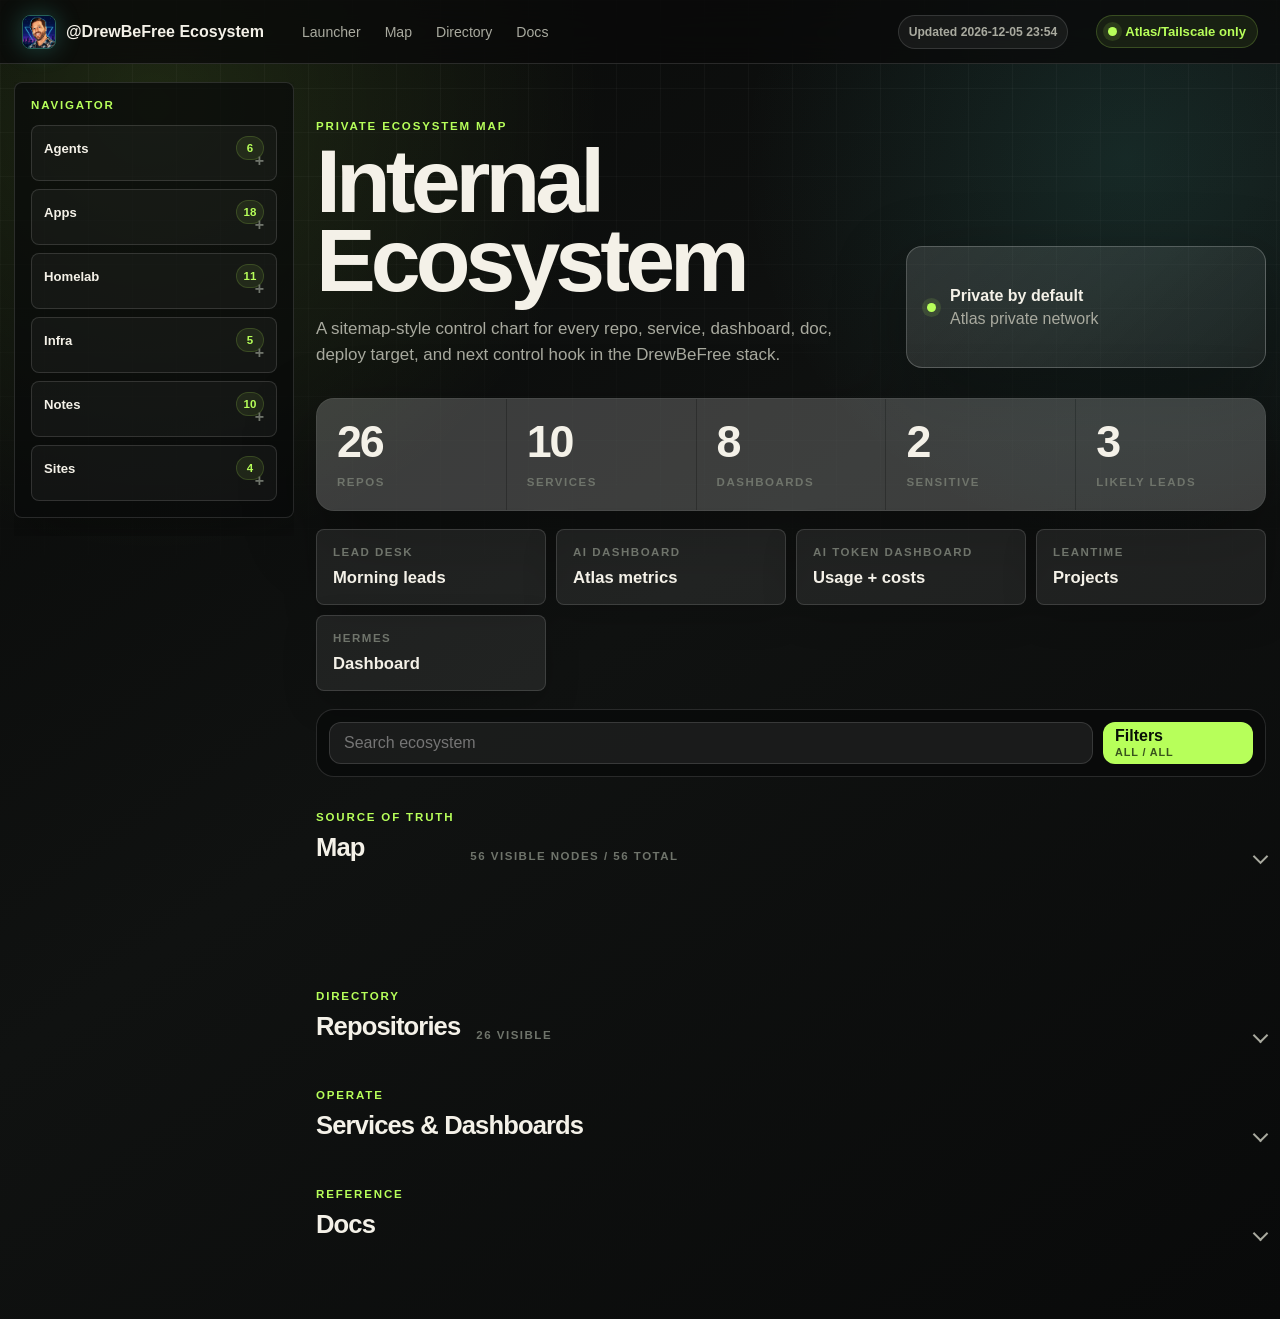
==== commit 6e208d7b: "feat: add private command center launcher" ====
--- a/internal-portal/index.html
+++ b/internal-portal/index.html
@@ -14,6 +14,7 @@
       <span>@DrewBeFree Ecosystem</span>
     </a>
     <nav aria-label="Portal sections">
+      <a href="launcher.html">Launcher</a>
       <a href="#ecosystemMap">Map</a>
       <a href="#directorySection">Directory</a>
       <a href="#docsSection">Docs</a>
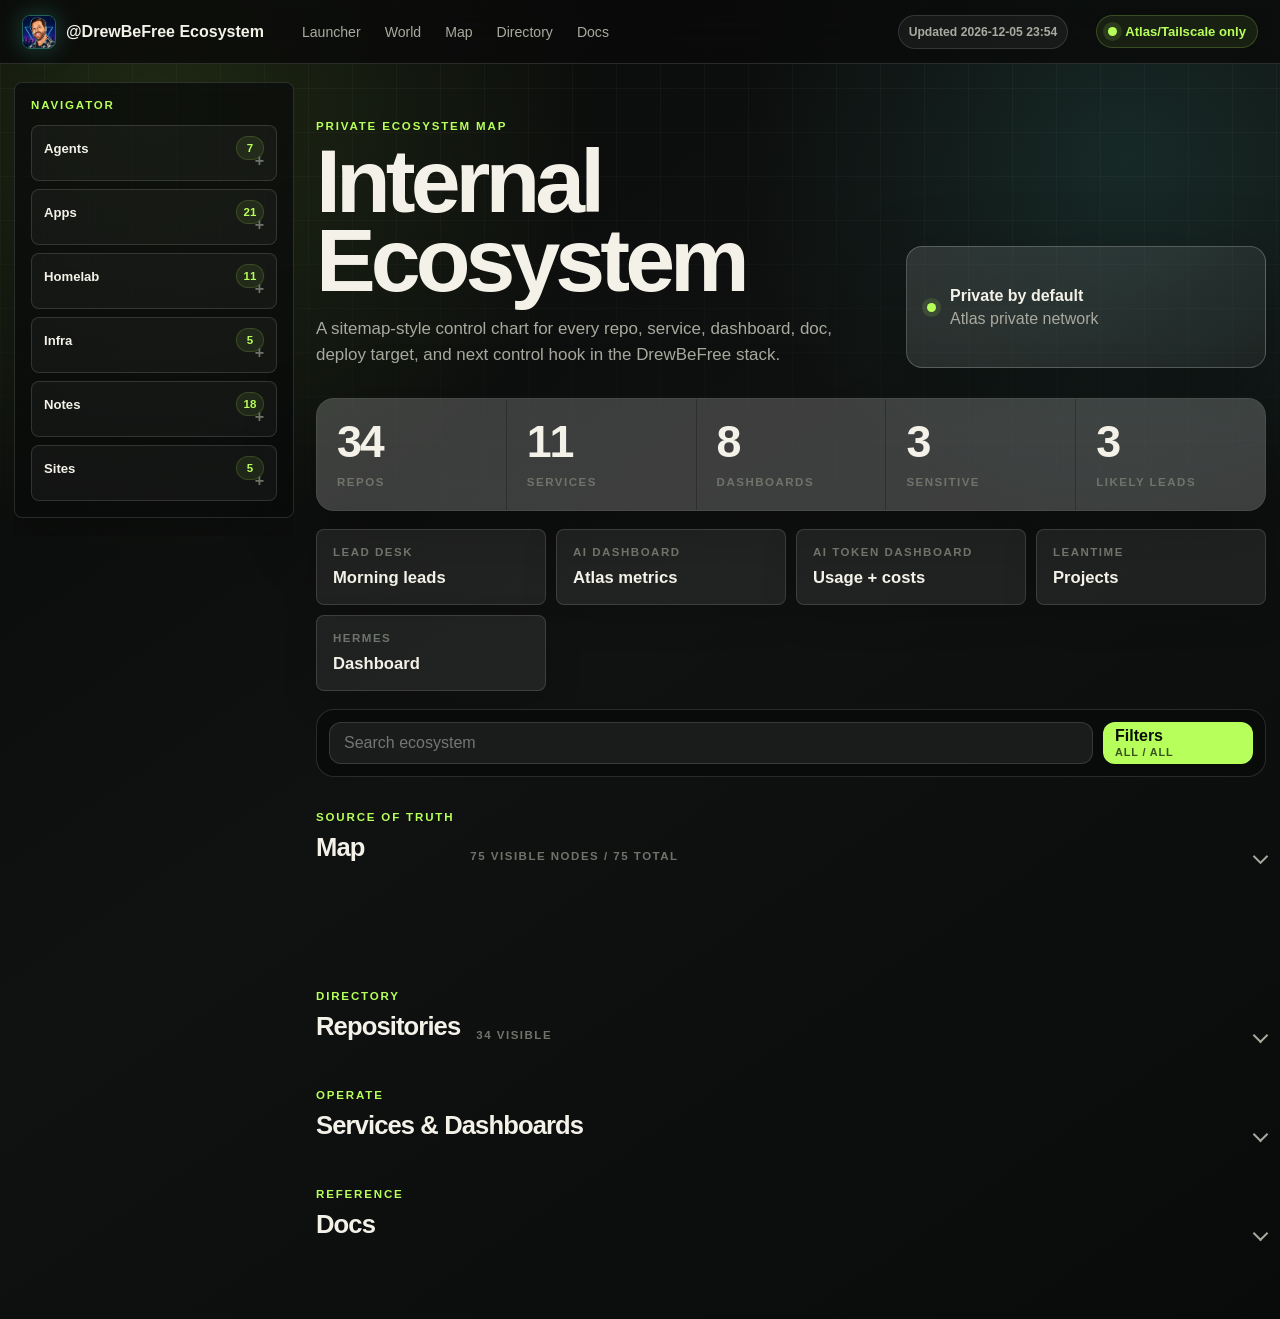
==== commit b6e88395: "feat: add ecosystem world portal" ====
--- a/internal-portal/index.html
+++ b/internal-portal/index.html
@@ -15,6 +15,7 @@
     </a>
     <nav aria-label="Portal sections">
       <a href="launcher.html">Launcher</a>
+      <a href="world.html">World</a>
       <a href="#ecosystemMap">Map</a>
       <a href="#directorySection">Directory</a>
       <a href="#docsSection">Docs</a>
@@ -71,14 +72,14 @@
         <span id="sensitiveCount">--</span>
         <label>Sensitive</label>
       </div>
-      <a class="ops-link-card" id="leadDeskCard" href="http://atlas:3027/" data-protected-route="lead-desk" target="_blank" rel="noreferrer" title="3 likely leads / 9 total in Lead Desk">
+      <a class="ops-link-card" id="leadDeskCard" href="http://100.71.165.80:3027/" data-protected-route="lead-desk" target="_blank" rel="noreferrer" title="3 likely leads / 9 total in Lead Desk">
         <span id="likelyLeadCount">3</span>
         <label>Likely Leads</label>
       </a>
     </section>
 
     <section class="priority-links" aria-label="Priority operations links">
-      <a href="http://atlas:3027/" data-protected-route="lead-desk" target="_blank" rel="noreferrer">
+      <a href="http://100.71.165.80:3027/" data-protected-route="lead-desk" target="_blank" rel="noreferrer">
         <span>Lead Desk</span>
         <strong>Morning leads</strong>
       </a>
@@ -90,7 +91,7 @@
         <span>AI Token Dashboard</span>
         <strong>Usage + costs</strong>
       </a>
-      <a href="http://atlas:8095" data-protected-route="leantime" target="_blank" rel="noreferrer">
+      <a href="http://100.71.165.80:8095" data-protected-route="leantime" target="_blank" rel="noreferrer">
         <span>Leantime</span>
         <strong>Projects</strong>
       </a>
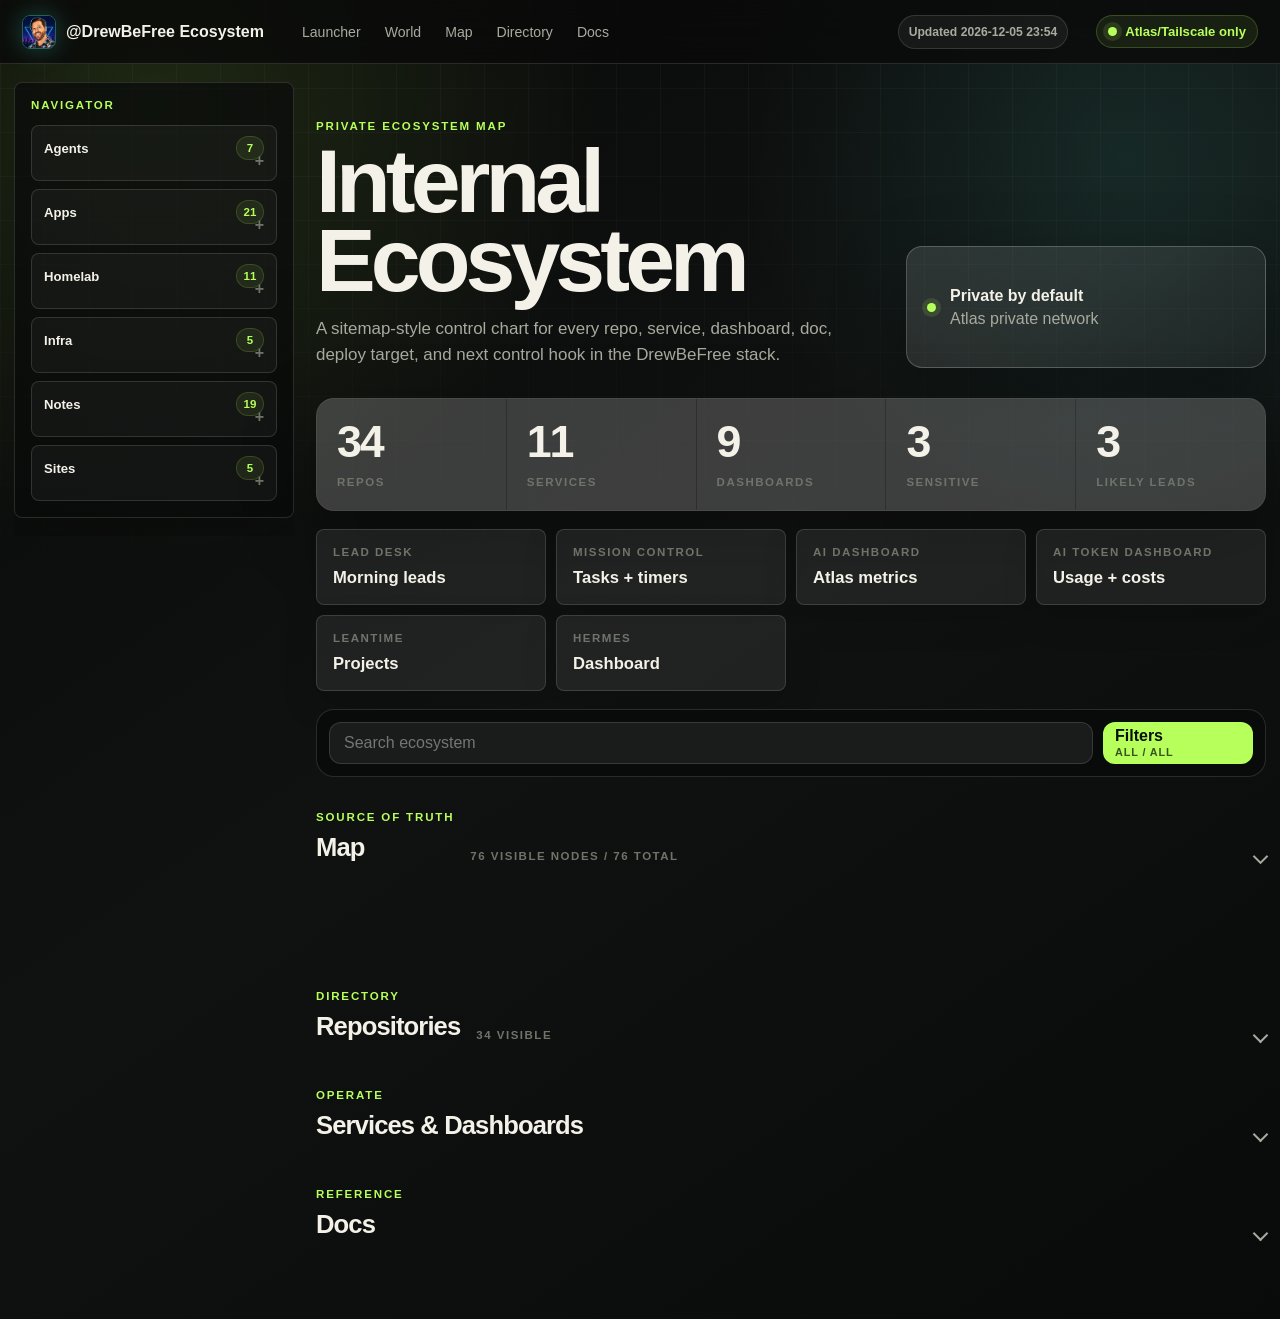
==== commit 2b43a86d: "feat: pin mission control in ecosystem portal" ====
--- a/internal-portal/index.html
+++ b/internal-portal/index.html
@@ -83,6 +83,10 @@
         <span>Lead Desk</span>
         <strong>Morning leads</strong>
       </a>
+      <a href="http://100.71.165.80:8096/dashboard/" data-protected-route="mission-control-dashboard" target="_blank" rel="noreferrer">
+        <span>Mission Control</span>
+        <strong>Tasks + timers</strong>
+      </a>
       <a href="http://atlas:3001/d/atlas-overview/poweredge-dashboard" data-protected-route="grafana" target="_blank" rel="noreferrer">
         <span>AI Dashboard</span>
         <strong>Atlas metrics</strong>
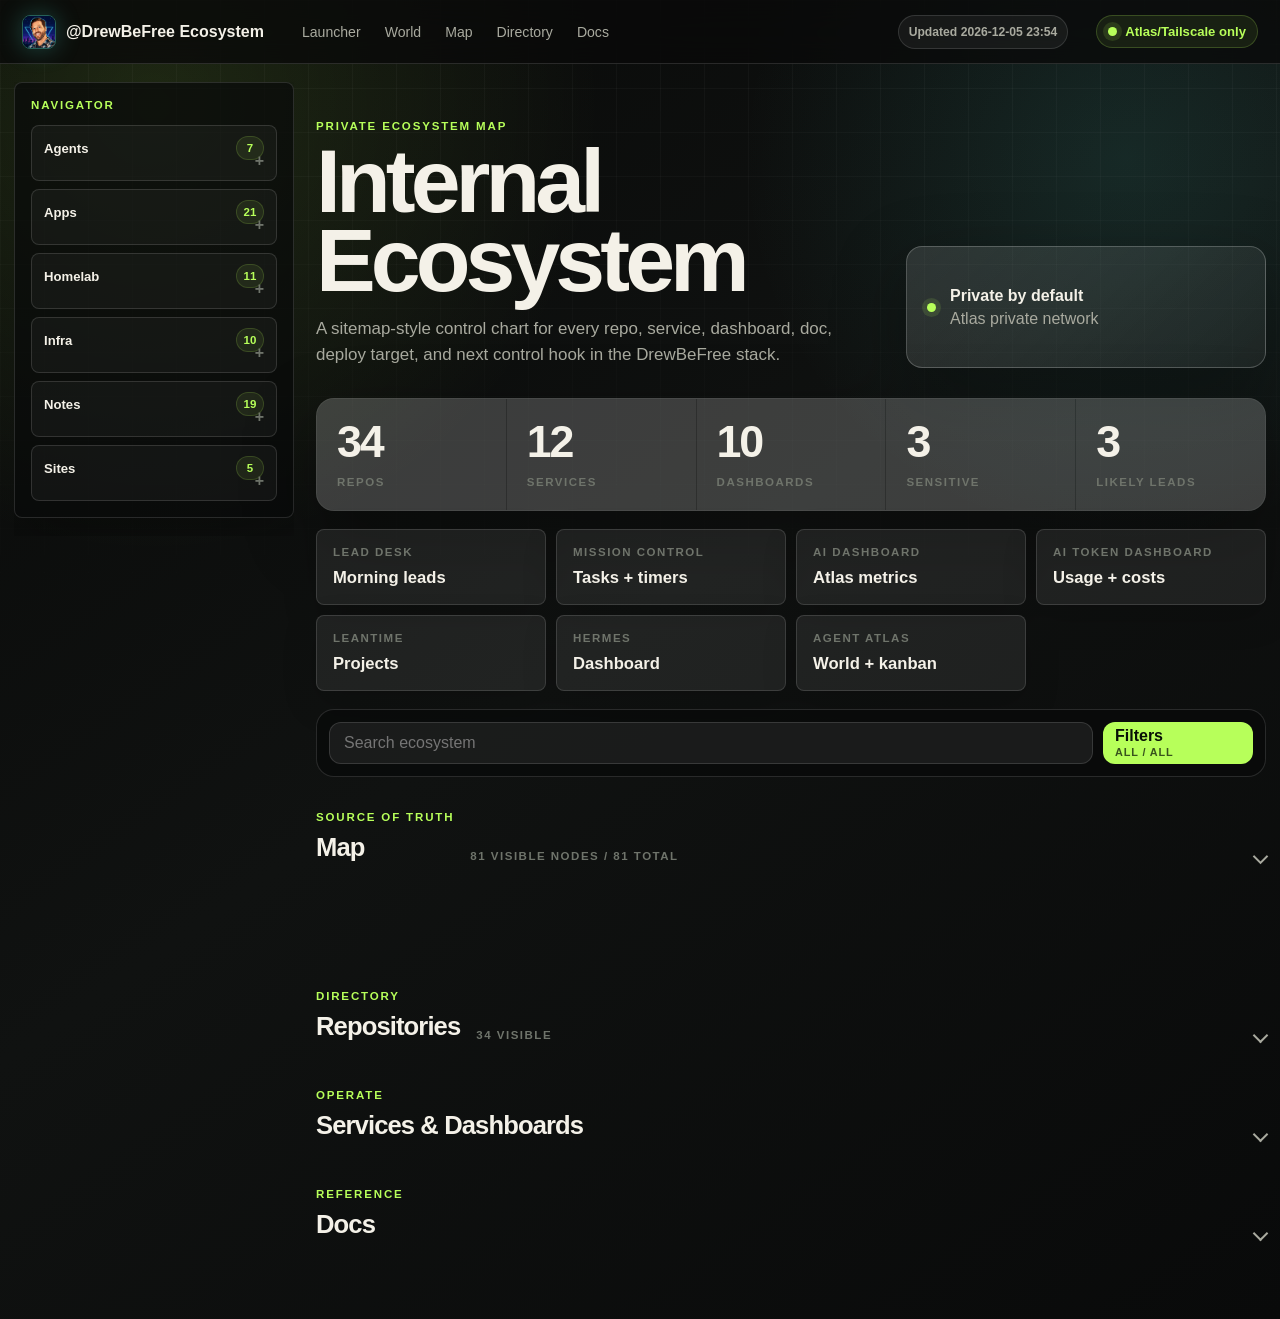
==== commit 059a98e6: "feat: add Agent Atlas and storage portal links" ====
--- a/internal-portal/index.html
+++ b/internal-portal/index.html
@@ -103,6 +103,10 @@
         <span>Hermes</span>
         <strong>Dashboard</strong>
       </a>
+      <a href="http://agents.drewbefree.com/" target="_blank" rel="noreferrer">
+        <span>Agent Atlas</span>
+        <strong>World + kanban</strong>
+      </a>
     </section>
 
     <section class="toolbar" aria-label="Portal filters">
